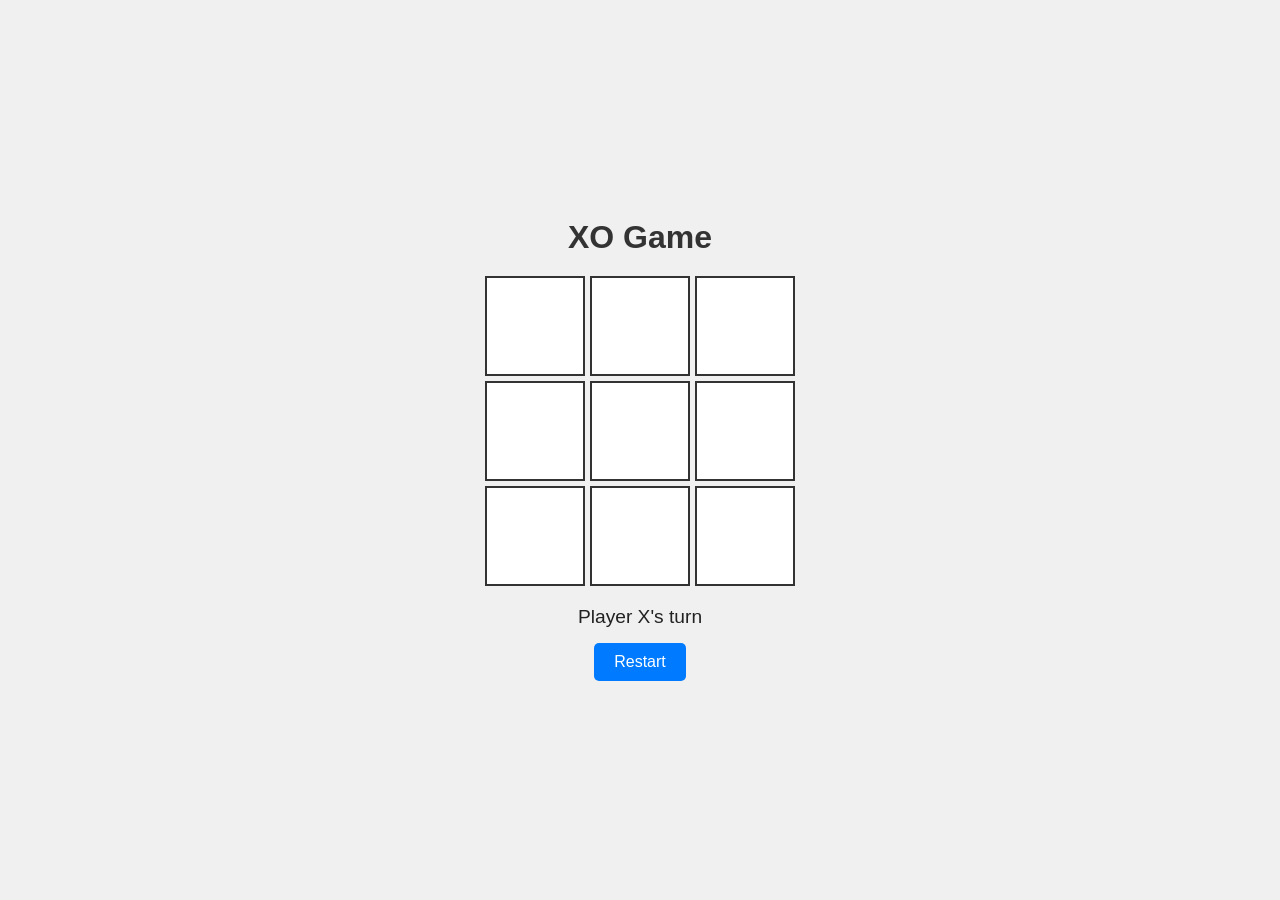
==== XO.html @ a39b55e9 "Add files via upload A simple XO game" ====
<!DOCTYPE html>
<html lang="en">
<head>
  <meta charset="UTF-8">
  <title>XO Game</title>
  <style>
    * {
      margin: 0;
      padding: 0;
      box-sizing: border-box;
      font-family: Arial, sans-serif;
    }

    body {
      background: #f0f0f0;
      display: flex;
      justify-content: center;
      align-items: center;
      height: 100vh;
    }

    .game-container {
      text-align: center;
    }

    h1 {
      margin-bottom: 20px;
      color: #333;
    }

    .board {
      display: grid;
      grid-template-columns: repeat(3, 100px);
      grid-template-rows: repeat(3, 100px);
      gap: 5px;
      margin: 0 auto;
    }

    .cell {
      background-color: #fff;
      border: 2px solid #333;
      font-size: 2.5rem;
      display: flex;
      justify-content: center;
      align-items: center;
      cursor: pointer;
      transition: background 0.3s;
    }

    .cell:hover {
      background-color: #eee;
    }

    .status {
      margin-top: 20px;
      font-size: 1.2rem;
      color: #222;
    }

    .restart {
      margin-top: 15px;
      padding: 10px 20px;
      font-size: 1rem;
      background-color: #007BFF;
      color: white;
      border: none;
      border-radius: 5px;
      cursor: pointer;
    }

    .restart:hover {
      background-color: #0056b3;
    }
  </style>
</head>
<body>

  <div class="game-container">
    <h1>XO Game</h1>
    <div class="board" id="board"></div>
    <div class="status" id="status">Player X's turn</div>
    <button class="restart" onclick="restartGame()">Restart</button>
  </div>

  <script>
    const board = document.getElementById('board');
    const statusText = document.getElementById('status');
    let currentPlayer = 'X';
    let cells = ['', '', '', '', '', '', '', '', ''];
    let gameActive = true;

    function createBoard() {
      board.innerHTML = '';
      for (let i = 0; i < 9; i++) {
        const cell = document.createElement('div');
        cell.classList.add('cell');
        cell.dataset.index = i;
        cell.addEventListener('click', handleClick);
        cell.textContent = cells[i];
        board.appendChild(cell);
      }
    }

    function handleClick(e) {
      const index = e.target.dataset.index;
      if (cells[index] !== '' || !gameActive) return;

      cells[index] = currentPlayer;
      e.target.textContent = currentPlayer;

      if (checkWinner()) {
        statusText.textContent = `Player ${currentPlayer} Wins! 🎉`;
        gameActive = false;
        return;
      }

      if (!cells.includes('')) {
        statusText.textContent = "It's a draw!";
        gameActive = false;
        return;
      }

      currentPlayer = currentPlayer === 'X' ? 'O' : 'X';
      statusText.textContent = `Player ${currentPlayer}'s turn`;
    }

    function checkWinner() {
      const winCombos = [
        [0,1,2], [3,4,5], [6,7,8],
        [0,3,6], [1,4,7], [2,5,8],
        [0,4,8], [2,4,6]
      ];

      return winCombos.some(combo => {
        const [a, b, c] = combo;
        return cells[a] && cells[a] === cells[b] && cells[a] === cells[c];
      });
    }

    function restartGame() {
      cells = ['', '', '', '', '', '', '', '', ''];
      currentPlayer = 'X';
      gameActive = true;
      statusText.textContent = `Player ${currentPlayer}'s turn`;
      createBoard();
    }

    // Initialize the board when the page loads
    createBoard();
  </script>

</body>
</html>
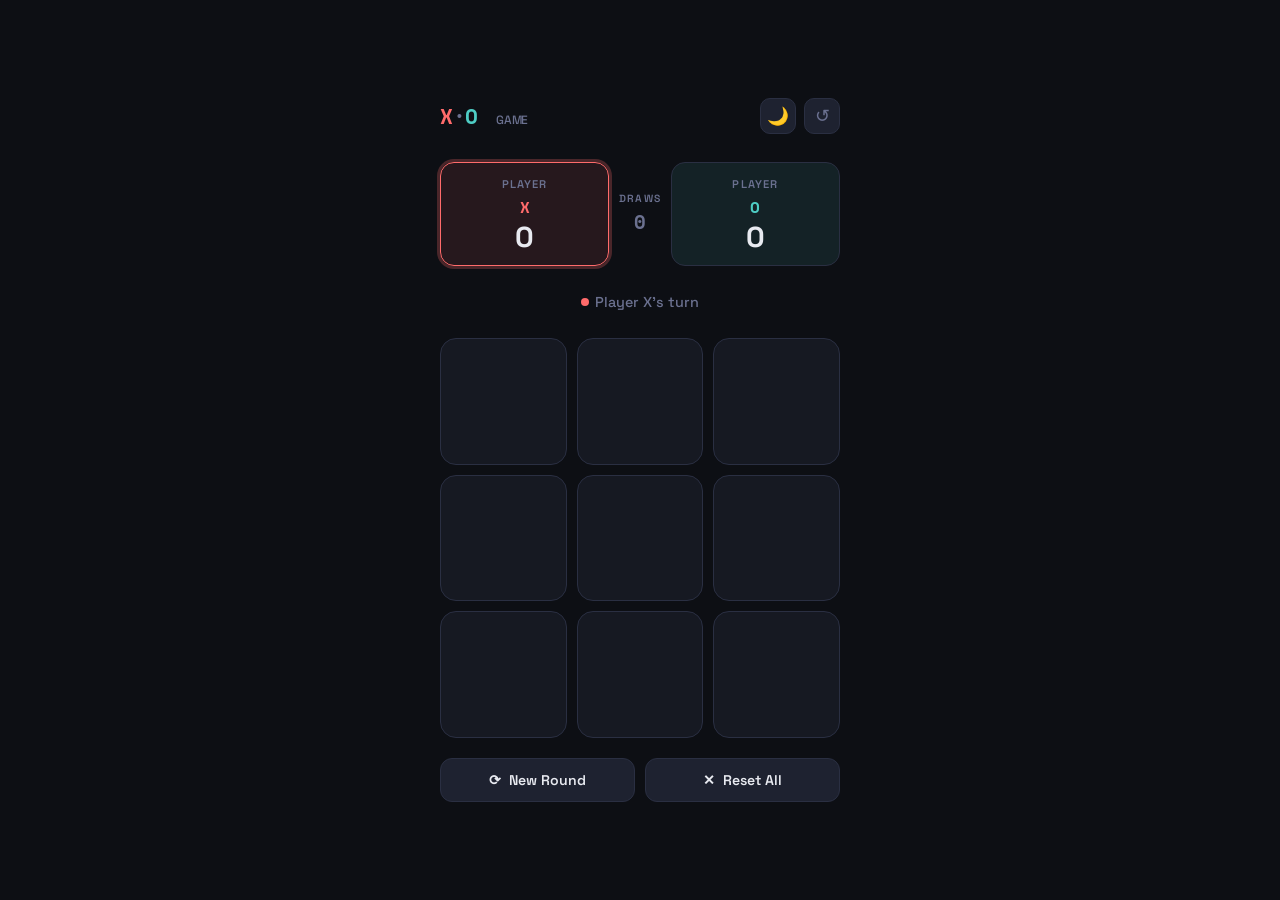
==== commit d77ed8e8: "Update XO.html" ====
--- a/XO.html
+++ b/XO.html
@@ -1,153 +1,548 @@
 <!DOCTYPE html>
-<html lang="en">
+<html lang="en" data-theme="dark">
 <head>
-  <meta charset="UTF-8">
+  <meta charset="UTF-8" />
+  <meta name="viewport" content="width=device-width, initial-scale=1.0" />
   <title>XO Game</title>
+  <link href="https://fonts.googleapis.com/css2?family=Space+Grotesk:wght@400;500;600;700&family=Space+Mono:wght@400;700&display=swap" rel="stylesheet" />
   <style>
-    * {
-      margin: 0;
-      padding: 0;
-      box-sizing: border-box;
-      font-family: Arial, sans-serif;
-    }
+    :root[data-theme="dark"] {
+      --bg:          #0d0f14;
+      --surface:     #161922;
+      --surface2:    #1e2230;
+      --border:      #2a2f42;
+      --text:        #e8eaf0;
+      --text-muted:  #6b7190;
+      --x-color:     #ff6b6b;
+      --x-glow:      rgba(255,107,107,0.25);
+      --o-color:     #4ecdc4;
+      --o-glow:      rgba(78,205,196,0.25);
+      --win-bg:      rgba(255,255,255,0.04);
+      --btn-bg:      #1e2230;
+      --btn-hover:   #262c40;
+      --score-x-bg:  rgba(255,107,107,0.1);
+      --score-o-bg:  rgba(78,205,196,0.1);
+    }
+    :root[data-theme="light"] {
+      --bg:          #f0f2f8;
+      --surface:     #ffffff;
+      --surface2:    #f5f7fc;
+      --border:      #dde1f0;
+      --text:        #1a1d2e;
+      --text-muted:  #8890b0;
+      --x-color:     #e63946;
+      --x-glow:      rgba(230,57,70,0.15);
+      --o-color:     #1a9e96;
+      --o-glow:      rgba(26,158,150,0.15);
+      --win-bg:      rgba(0,0,0,0.03);
+      --btn-bg:      #eef0f8;
+      --btn-hover:   #e4e7f5;
+      --score-x-bg:  rgba(230,57,70,0.08);
+      --score-o-bg:  rgba(26,158,150,0.08);
+    }
+
+    * { margin: 0; padding: 0; box-sizing: border-box; }
 
     body {
-      background: #f0f0f0;
+      font-family: 'Space Grotesk', sans-serif;
+      background: var(--bg);
+      color: var(--text);
+      min-height: 100vh;
       display: flex;
+      flex-direction: column;
+      align-items: center;
       justify-content: center;
-      align-items: center;
-      height: 100vh;
-    }
-
-    .game-container {
+      padding: 1.5rem;
+      transition: background 0.3s, color 0.3s;
+    }
+
+    .game-wrapper {
+      width: 100%;
+      max-width: 400px;
+    }
+
+    /* ── Top bar ── */
+    .top-bar {
+      display: flex;
+      align-items: center;
+      justify-content: space-between;
+      margin-bottom: 1.75rem;
+    }
+    .logo {
+      font-family: 'Space Mono', monospace;
+      font-size: 1.3rem;
+      font-weight: 700;
+      letter-spacing: -0.02em;
+    }
+    .logo .x { color: var(--x-color); }
+    .logo .o { color: var(--o-color); }
+
+    .top-actions { display: flex; gap: 8px; }
+    .icon-btn {
+      width: 36px; height: 36px;
+      border-radius: 10px;
+      border: 1px solid var(--border);
+      background: var(--btn-bg);
+      color: var(--text-muted);
+      cursor: pointer;
+      display: flex; align-items: center; justify-content: center;
+      font-size: 1.1rem;
+      transition: all 0.2s;
+    }
+    .icon-btn:hover { background: var(--btn-hover); color: var(--text); }
+
+    /* ── Score board ── */
+    .scoreboard {
+      display: grid;
+      grid-template-columns: 1fr auto 1fr;
+      gap: 10px;
+      margin-bottom: 1.5rem;
+      align-items: center;
+    }
+    .score-card {
+      border-radius: 14px;
+      padding: 0.85rem 1rem;
+      border: 1px solid var(--border);
       text-align: center;
-    }
-
-    h1 {
-      margin-bottom: 20px;
-      color: #333;
-    }
-
+      transition: all 0.3s;
+    }
+    .score-card.x-card { background: var(--score-x-bg); }
+    .score-card.o-card { background: var(--score-o-bg); }
+    .score-card.active-x { border-color: var(--x-color); box-shadow: 0 0 0 3px var(--x-glow); }
+    .score-card.active-o { border-color: var(--o-color); box-shadow: 0 0 0 3px var(--o-glow); }
+    .score-label {
+      font-size: 0.7rem;
+      font-weight: 600;
+      letter-spacing: 0.1em;
+      text-transform: uppercase;
+      color: var(--text-muted);
+      margin-bottom: 4px;
+    }
+    .score-player {
+      font-family: 'Space Mono', monospace;
+      font-size: 1rem;
+      font-weight: 700;
+    }
+    .score-card.x-card .score-player { color: var(--x-color); }
+    .score-card.o-card .score-player { color: var(--o-color); }
+    .score-num {
+      font-size: 1.8rem;
+      font-weight: 700;
+      line-height: 1;
+      margin-top: 4px;
+    }
+
+    .draw-card {
+      text-align: center;
+    }
+    .draw-label {
+      font-size: 0.65rem;
+      font-weight: 600;
+      letter-spacing: 0.1em;
+      text-transform: uppercase;
+      color: var(--text-muted);
+      margin-bottom: 2px;
+    }
+    .draw-num {
+      font-family: 'Space Mono', monospace;
+      font-size: 1.2rem;
+      font-weight: 700;
+      color: var(--text-muted);
+    }
+
+    /* ── Status ── */
+    .status-bar {
+      text-align: center;
+      margin-bottom: 1.25rem;
+      min-height: 28px;
+    }
+    .status-text {
+      font-size: 0.9rem;
+      font-weight: 500;
+      color: var(--text-muted);
+      display: inline-flex;
+      align-items: center;
+      gap: 6px;
+    }
+    .status-dot {
+      width: 8px; height: 8px;
+      border-radius: 50%;
+      display: inline-block;
+      animation: pulse 1.4s infinite;
+    }
+    .dot-x { background: var(--x-color); }
+    .dot-o { background: var(--o-color); }
+    @keyframes pulse {
+      0%, 100% { opacity: 1; transform: scale(1); }
+      50% { opacity: 0.5; transform: scale(0.8); }
+    }
+
+    /* ── Board ── */
     .board {
       display: grid;
-      grid-template-columns: repeat(3, 100px);
-      grid-template-rows: repeat(3, 100px);
-      gap: 5px;
-      margin: 0 auto;
+      grid-template-columns: repeat(3, 1fr);
+      gap: 10px;
+      margin-bottom: 1.25rem;
     }
 
     .cell {
-      background-color: #fff;
-      border: 2px solid #333;
-      font-size: 2.5rem;
+      aspect-ratio: 1;
+      background: var(--surface);
+      border: 1px solid var(--border);
+      border-radius: 16px;
       display: flex;
+      align-items: center;
       justify-content: center;
-      align-items: center;
       cursor: pointer;
-      transition: background 0.3s;
-    }
-
-    .cell:hover {
-      background-color: #eee;
-    }
-
-    .status {
-      margin-top: 20px;
-      font-size: 1.2rem;
-      color: #222;
-    }
-
-    .restart {
-      margin-top: 15px;
-      padding: 10px 20px;
-      font-size: 1rem;
-      background-color: #007BFF;
-      color: white;
+      font-family: 'Space Mono', monospace;
+      font-size: 2.2rem;
+      font-weight: 700;
+      transition: background 0.2s, border-color 0.2s, transform 0.15s;
+      position: relative;
+      overflow: hidden;
+      user-select: none;
+    }
+    .cell:hover:not(.taken) {
+      background: var(--surface2);
+      border-color: var(--text-muted);
+      transform: scale(1.03);
+    }
+    .cell.taken { cursor: default; }
+
+    .cell.x-cell {
+      color: var(--x-color);
+      border-color: rgba(255,107,107,0.35);
+      background: var(--score-x-bg);
+    }
+    .cell.o-cell {
+      color: var(--o-color);
+      border-color: rgba(78,205,196,0.35);
+      background: var(--score-o-bg);
+    }
+
+    .cell.winning {
+      animation: winPop 0.5s ease forwards;
+    }
+    .cell.x-cell.winning {
+      background: var(--x-glow);
+      border-color: var(--x-color);
+      box-shadow: 0 0 20px var(--x-glow);
+    }
+    .cell.o-cell.winning {
+      background: var(--o-glow);
+      border-color: var(--o-color);
+      box-shadow: 0 0 20px var(--o-glow);
+    }
+    @keyframes winPop {
+      0%   { transform: scale(1); }
+      40%  { transform: scale(1.12); }
+      70%  { transform: scale(0.96); }
+      100% { transform: scale(1.05); }
+    }
+
+    .cell-inner {
+      transform: scale(0);
+      transition: transform 0.2s cubic-bezier(0.34,1.56,0.64,1);
+    }
+    .cell.taken .cell-inner { transform: scale(1); }
+
+    /* ── Buttons ── */
+    .btn-row {
+      display: grid;
+      grid-template-columns: 1fr 1fr;
+      gap: 10px;
+    }
+    .btn {
+      padding: 0.75rem 1rem;
+      border-radius: 12px;
+      border: 1px solid var(--border);
+      background: var(--btn-bg);
+      color: var(--text);
+      font-family: 'Space Grotesk', sans-serif;
+      font-size: 0.88rem;
+      font-weight: 600;
+      cursor: pointer;
+      transition: all 0.2s;
+      display: flex;
+      align-items: center;
+      justify-content: center;
+      gap: 6px;
+    }
+    .btn:hover { background: var(--btn-hover); transform: translateY(-1px); }
+    .btn:active { transform: translateY(0); }
+    .btn.primary {
+      background: var(--surface2);
+      border-color: var(--border);
+    }
+
+    /* ── Result overlay ── */
+    .result-overlay {
+      position: fixed;
+      inset: 0;
+      background: rgba(0,0,0,0.6);
+      display: flex;
+      align-items: center;
+      justify-content: center;
+      z-index: 100;
+      opacity: 0;
+      pointer-events: none;
+      transition: opacity 0.3s;
+      backdrop-filter: blur(4px);
+    }
+    .result-overlay.show {
+      opacity: 1;
+      pointer-events: all;
+    }
+    .result-card {
+      background: var(--surface);
+      border: 1px solid var(--border);
+      border-radius: 24px;
+      padding: 2.5rem 2rem;
+      text-align: center;
+      max-width: 300px;
+      width: 90%;
+      transform: scale(0.85);
+      transition: transform 0.35s cubic-bezier(0.34,1.56,0.64,1);
+    }
+    .result-overlay.show .result-card { transform: scale(1); }
+
+    .result-emoji { font-size: 3.5rem; margin-bottom: 0.5rem; display: block; }
+    .result-title {
+      font-size: 1.5rem;
+      font-weight: 700;
+      margin-bottom: 0.4rem;
+    }
+    .result-sub {
+      font-size: 0.9rem;
+      color: var(--text-muted);
+      margin-bottom: 1.5rem;
+    }
+    .result-btn {
+      width: 100%;
+      padding: 0.85rem;
+      border-radius: 12px;
       border: none;
-      border-radius: 5px;
+      font-family: 'Space Grotesk', sans-serif;
+      font-size: 0.95rem;
+      font-weight: 700;
       cursor: pointer;
-    }
-
-    .restart:hover {
-      background-color: #0056b3;
+      transition: all 0.2s;
+      color: #fff;
+    }
+    .result-btn.win-x { background: var(--x-color); }
+    .result-btn.win-o { background: var(--o-color); }
+    .result-btn.draw  { background: var(--text-muted); }
+    .result-btn:hover { opacity: 0.88; transform: translateY(-1px); }
+
+    /* ── Responsive ── */
+    @media (max-width: 380px) {
+      .cell { font-size: 1.8rem; border-radius: 12px; }
+      .score-num { font-size: 1.5rem; }
     }
   </style>
 </head>
 <body>
 
-  <div class="game-container">
-    <h1>XO Game</h1>
-    <div class="board" id="board"></div>
-    <div class="status" id="status">Player X's turn</div>
-    <button class="restart" onclick="restartGame()">Restart</button>
+<div class="game-wrapper">
+
+  <!-- Top bar -->
+  <div class="top-bar">
+    <div class="logo">
+      <span class="x">X</span><span style="color:var(--text-muted);">·</span><span class="o">O</span>
+      <span style="font-size:0.75rem;font-weight:500;color:var(--text-muted);margin-left:6px;font-family:'Space Grotesk';">GAME</span>
+    </div>
+    <div class="top-actions">
+      <button class="icon-btn" id="themeBtn" title="Toggle theme" aria-label="Toggle theme">🌙</button>
+      <button class="icon-btn" id="resetScoreBtn" title="Reset scores" aria-label="Reset scores">↺</button>
+    </div>
   </div>
 
-  <script>
-    const board = document.getElementById('board');
-    const statusText = document.getElementById('status');
-    let currentPlayer = 'X';
-    let cells = ['', '', '', '', '', '', '', '', ''];
-    let gameActive = true;
-
-    function createBoard() {
-      board.innerHTML = '';
-      for (let i = 0; i < 9; i++) {
-        const cell = document.createElement('div');
-        cell.classList.add('cell');
-        cell.dataset.index = i;
-        cell.addEventListener('click', handleClick);
-        cell.textContent = cells[i];
-        board.appendChild(cell);
-      }
-    }
-
-    function handleClick(e) {
-      const index = e.target.dataset.index;
-      if (cells[index] !== '' || !gameActive) return;
-
-      cells[index] = currentPlayer;
-      e.target.textContent = currentPlayer;
-
-      if (checkWinner()) {
-        statusText.textContent = `Player ${currentPlayer} Wins! 🎉`;
-        gameActive = false;
-        return;
-      }
-
-      if (!cells.includes('')) {
-        statusText.textContent = "It's a draw!";
-        gameActive = false;
-        return;
-      }
-
-      currentPlayer = currentPlayer === 'X' ? 'O' : 'X';
-      statusText.textContent = `Player ${currentPlayer}'s turn`;
-    }
-
-    function checkWinner() {
-      const winCombos = [
-        [0,1,2], [3,4,5], [6,7,8],
-        [0,3,6], [1,4,7], [2,5,8],
-        [0,4,8], [2,4,6]
-      ];
-
-      return winCombos.some(combo => {
-        const [a, b, c] = combo;
-        return cells[a] && cells[a] === cells[b] && cells[a] === cells[c];
-      });
-    }
-
-    function restartGame() {
-      cells = ['', '', '', '', '', '', '', '', ''];
-      currentPlayer = 'X';
-      gameActive = true;
-      statusText.textContent = `Player ${currentPlayer}'s turn`;
-      createBoard();
-    }
-
-    // Initialize the board when the page loads
-    createBoard();
-  </script>
-
+  <!-- Scoreboard -->
+  <div class="scoreboard">
+    <div class="score-card x-card active-x" id="scoreX">
+      <div class="score-label">Player</div>
+      <div class="score-player">X</div>
+      <div class="score-num" id="xScore">0</div>
+    </div>
+    <div class="draw-card">
+      <div class="draw-label">Draws</div>
+      <div class="draw-num" id="drawScore">0</div>
+    </div>
+    <div class="score-card o-card" id="scoreO">
+      <div class="score-label">Player</div>
+      <div class="score-player">O</div>
+      <div class="score-num" id="oScore">0</div>
+    </div>
+  </div>
+
+  <!-- Status -->
+  <div class="status-bar">
+    <span class="status-text" id="statusText">
+      <span class="status-dot dot-x" id="statusDot"></span>
+      Player X's turn
+    </span>
+  </div>
+
+  <!-- Board -->
+  <div class="board" id="board"></div>
+
+  <!-- Action buttons -->
+  <div class="btn-row">
+    <button class="btn primary" id="restartBtn">⟳ &nbsp;New Round</button>
+    <button class="btn" id="resetAllBtn">✕ &nbsp;Reset All</button>
+  </div>
+</div>
+
+<!-- Result overlay -->
+<div class="result-overlay" id="resultOverlay">
+  <div class="result-card">
+    <span class="result-emoji" id="resultEmoji">🎉</span>
+    <div class="result-title" id="resultTitle">Player X Wins!</div>
+    <div class="result-sub" id="resultSub">Great move! Play again?</div>
+    <button class="result-btn win-x" id="resultBtn" onclick="nextRound()">Play Next Round</button>
+  </div>
+</div>
+
+<script>
+  const WIN_COMBOS = [[0,1,2],[3,4,5],[6,7,8],[0,3,6],[1,4,7],[2,5,8],[0,4,8],[2,4,6]];
+
+  let board = Array(9).fill('');
+  let currentPlayer = 'X';
+  let gameActive = true;
+  let scores = { X: 0, O: 0, D: 0 };
+  let isDark = true;
+
+  const boardEl      = document.getElementById('board');
+  const statusText   = document.getElementById('statusText');
+  const statusDot    = document.getElementById('statusDot');
+  const xScoreEl     = document.getElementById('xScore');
+  const oScoreEl     = document.getElementById('oScore');
+  const drawScoreEl  = document.getElementById('drawScore');
+  const overlay      = document.getElementById('resultOverlay');
+  const resultTitle  = document.getElementById('resultTitle');
+  const resultSub    = document.getElementById('resultSub');
+  const resultEmoji  = document.getElementById('resultEmoji');
+  const resultBtn    = document.getElementById('resultBtn');
+  const scoreXCard   = document.getElementById('scoreX');
+  const scoreOCard   = document.getElementById('scoreO');
+  const themeBtn     = document.getElementById('themeBtn');
+
+  function buildBoard() {
+    boardEl.innerHTML = '';
+    board.forEach((val, i) => {
+      const cell = document.createElement('div');
+      cell.className = 'cell' + (val ? ` taken ${val.toLowerCase()}-cell` : '');
+      cell.dataset.index = i;
+      cell.innerHTML = `<span class="cell-inner">${val}</span>`;
+      cell.addEventListener('click', handleClick);
+      boardEl.appendChild(cell);
+    });
+  }
+
+  function handleClick(e) {
+    const i = +e.currentTarget.dataset.index;
+    if (board[i] || !gameActive) return;
+
+    board[i] = currentPlayer;
+    buildBoard();
+
+    const winCombo = getWinner();
+    if (winCombo) {
+      highlightWin(winCombo);
+      scores[currentPlayer]++;
+      updateScores();
+      gameActive = false;
+      setTimeout(() => showResult('win', currentPlayer), 700);
+      return;
+    }
+    if (!board.includes('')) {
+      scores.D++;
+      updateScores();
+      gameActive = false;
+      setTimeout(() => showResult('draw'), 500);
+      return;
+    }
+
+    currentPlayer = currentPlayer === 'X' ? 'O' : 'X';
+    updateStatus();
+    updateActiveCard();
+  }
+
+  function getWinner() {
+    return WIN_COMBOS.find(([a,b,c]) => board[a] && board[a] === board[b] && board[a] === board[c]) || null;
+  }
+
+  function highlightWin(combo) {
+    const cells = boardEl.querySelectorAll('.cell');
+    combo.forEach(i => cells[i].classList.add('winning'));
+  }
+
+  function updateStatus() {
+    const dot = currentPlayer === 'X' ? 'dot-x' : 'dot-o';
+    statusText.innerHTML = `<span class="status-dot ${dot}" id="statusDot"></span> Player ${currentPlayer}'s turn`;
+  }
+
+  function updateActiveCard() {
+    scoreXCard.classList.toggle('active-x', currentPlayer === 'X');
+    scoreOCard.classList.toggle('active-o', currentPlayer === 'O');
+  }
+
+  function updateScores() {
+    xScoreEl.textContent = scores.X;
+    oScoreEl.textContent = scores.O;
+    drawScoreEl.textContent = scores.D;
+  }
+
+  function showResult(type, winner) {
+    if (type === 'win') {
+      resultEmoji.textContent = winner === 'X' ? '🔴' : '🟢';
+      resultTitle.textContent = `Player ${winner} Wins!`;
+      resultSub.textContent   = winner === 'X' ? 'X dominates this round.' : 'O takes the round!';
+      resultBtn.className = `result-btn win-${winner.toLowerCase()}`;
+    } else {
+      resultEmoji.textContent = '🤝';
+      resultTitle.textContent = "It's a Draw!";
+      resultSub.textContent   = 'Perfectly matched. Try again!';
+      resultBtn.className = 'result-btn draw';
+    }
+    overlay.classList.add('show');
+    statusText.innerHTML = type === 'win'
+      ? `🏆 Player ${winner} wins!`
+      : `🤝 It's a draw!`;
+  }
+
+  function nextRound() {
+    overlay.classList.remove('show');
+    board = Array(9).fill('');
+    currentPlayer = 'X';
+    gameActive = true;
+    buildBoard();
+    updateStatus();
+    scoreXCard.classList.add('active-x');
+    scoreOCard.classList.remove('active-o');
+  }
+
+  document.getElementById('restartBtn').addEventListener('click', nextRound);
+
+  document.getElementById('resetAllBtn').addEventListener('click', () => {
+    scores = { X: 0, O: 0, D: 0 };
+    updateScores();
+    nextRound();
+  });
+
+  document.getElementById('resetScoreBtn').addEventListener('click', () => {
+    scores = { X: 0, O: 0, D: 0 };
+    updateScores();
+  });
+
+  themeBtn.addEventListener('click', () => {
+    isDark = !isDark;
+    document.documentElement.setAttribute('data-theme', isDark ? 'dark' : 'light');
+    themeBtn.textContent = isDark ? '🌙' : '☀️';
+  });
+
+  buildBoard();
+  updateStatus();
+</script>
 </body>
 </html>
